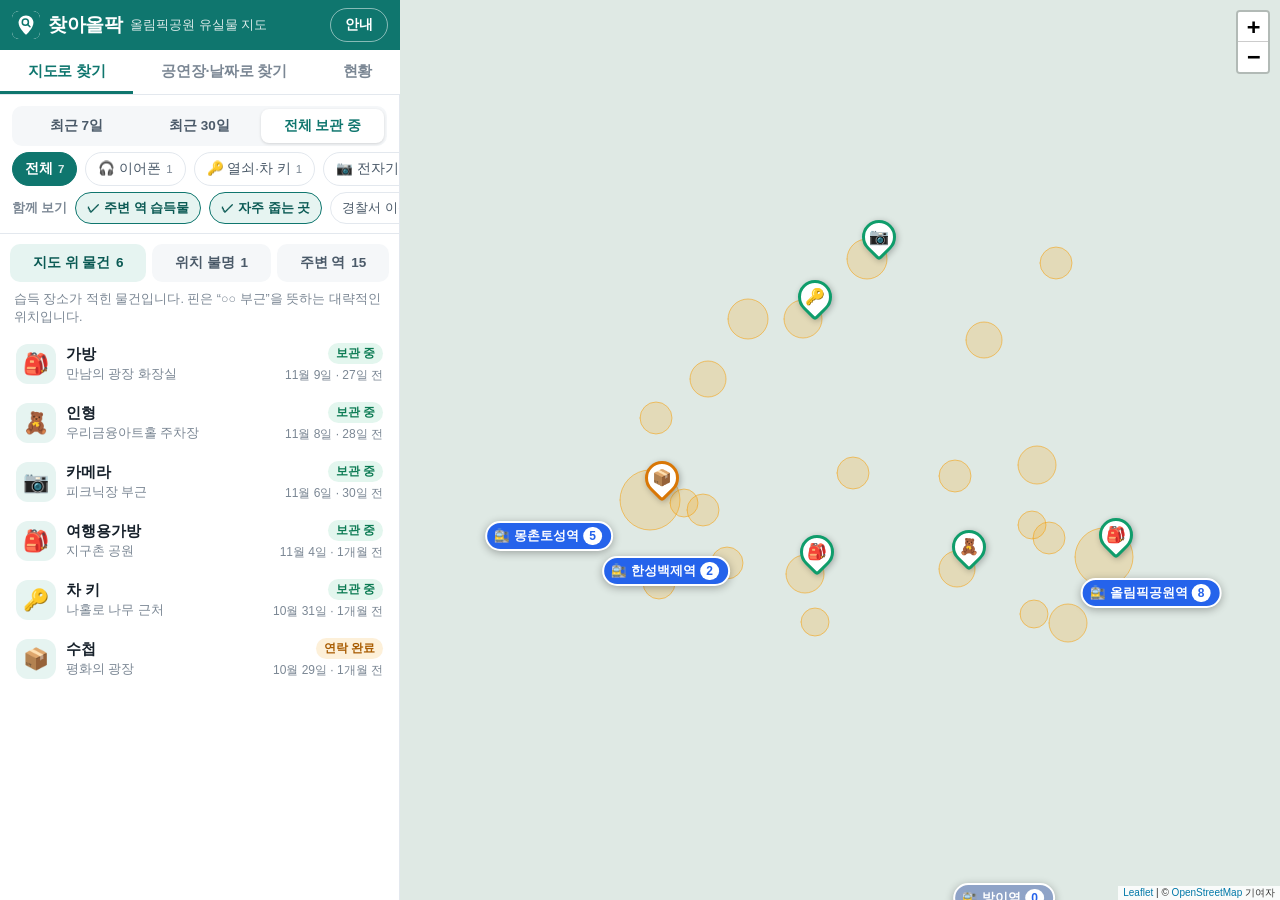
==== site/index.html @ 3357cd1e "Add files via upload" ====
<!doctype html>
<html lang="ko">
<head>
<meta charset="utf-8">
<meta name="viewport" content="width=device-width, initial-scale=1, viewport-fit=cover">
<title>찾아올팍 — 올림픽공원 유실물 지도</title>
<meta name="description" content="올림픽공원에서 습득된 유실물을 습득 장소 기준으로 지도에서 찾아보세요. 회원가입 없이 바로 확인할 수 있습니다.">
<meta name="theme-color" content="#0f766e">
<meta property="og:title" content="찾아올팍 — 올림픽공원 유실물 지도">
<meta property="og:description" content="올림픽공원에서 잃어버린 물건, 어디서 주웠는지 지도로 확인하세요.">
<link rel="icon" href="favicon.svg" type="image/svg+xml">
<link rel="stylesheet" href="lib/leaflet.css">
<link rel="stylesheet" href="lib/MarkerCluster.css">
<link rel="stylesheet" href="style.css">
</head>
<body>
<div id="app" class="app" data-mode="map" data-sheet="half">

  <header class="top">
    <a class="brand" href="./" aria-label="찾아올팍 처음 화면">
      <img src="favicon.svg" alt="" width="28" height="28">
      <span class="brand-name">찾아올팍</span>
      <span class="brand-sub">올림픽공원 유실물 지도</span>
    </a>
    <button class="icon-btn" id="btnInfo" type="button" aria-label="서비스 안내">안내</button>
  </header>

  <nav class="modes" role="tablist" aria-label="찾는 방법">
    <button role="tab" data-mode="map" aria-selected="true">지도로 찾기</button>
    <button role="tab" data-mode="venue" aria-selected="false">공연장·날짜로 찾기</button>
    <button role="tab" data-mode="stats" aria-selected="false">현황</button>
  </nav>

  <!-- 지도로 찾기: 필터 -->
  <section class="filters" id="filtersMap" aria-label="필터">
    <div class="row">
      <div class="seg" role="group" aria-label="습득 기간">
        <button type="button" data-period="7">최근 7일</button>
        <button type="button" data-period="30">최근 30일</button>
        <button type="button" data-period="all" class="on">전체 보관 중</button>
      </div>
    </div>
    <div class="row chips" id="catChips" role="group" aria-label="품목"></div>
    <div class="row chips toggles" role="group" aria-label="함께 보기">
      <span class="tg-label">함께 보기</span>
      <label class="chip tgc on"><input type="checkbox" id="tgStations" checked><span>주변 역 습득물</span></label>
      <label class="chip tgc"><input type="checkbox" id="tgHot" checked><span>자주 줍는 곳</span></label>
      <label class="chip tgc"><input type="checkbox" id="tgTransferred"><span>경찰서 이관</span></label>
      <label class="chip tgc"><input type="checkbox" id="tgReturned"><span>반환 완료</span></label>
    </div>
  </section>

  <!-- 공연장·날짜로 찾기: 조건 -->
  <section class="filters" id="filtersVenue" aria-label="공연장과 날짜" hidden>
    <p class="hint">공연장과 관람한 날짜를 고르면, 그날 이후 공연장 주변에서 습득된 물건만 보여 드립니다.</p>
    <div class="row chips" id="venueChips" role="group" aria-label="공연장"></div>
    <div class="row">
      <label class="date-field">관람한 날짜
        <input type="date" id="venueDate">
      </label>
      <div class="quick-dates" id="quickDates"></div>
    </div>
    <div class="row chips" id="showChips" hidden></div>
  </section>

  <div class="stage">
    <div id="map" class="map" aria-label="습득 장소 지도"></div>
    <div class="map-note" id="mapNote" hidden></div>

    <!-- 목록 시트 -->
    <section class="sheet" id="sheet" aria-label="습득물 목록">
      <button class="sheet-handle" id="sheetHandle" type="button" aria-label="목록 펼치기·접기"><span></span></button>
      <div class="sheet-tabs" role="tablist">
        <button role="tab" data-tab="located" aria-selected="true">지도 위 물건 <b id="cntLocated">0</b></button>
        <button role="tab" data-tab="unknown" aria-selected="false">위치 불명 <b id="cntUnknown">0</b></button>
        <button role="tab" data-tab="station" aria-selected="false">주변 역 <b id="cntStation">0</b></button>
      </div>
      <div class="sheet-desc" id="sheetDesc"></div>
      <ul class="list" id="list"></ul>
    </section>

    <!-- 현황 -->
    <section class="stats" id="stats" hidden aria-label="습득물 현황"></section>
  </div>
</div>

<dialog id="dlgItem" class="dlg" aria-label="물품 상세">
  <form method="dialog"><button class="dlg-close" aria-label="닫기">×</button></form>
  <div id="itemBody"></div>
</dialog>

<dialog id="dlgInfo" class="dlg" aria-label="서비스 안내">
  <form method="dialog"><button class="dlg-close" aria-label="닫기">×</button></form>
  <div id="infoBody"></div>
</dialog>

<noscript><p style="padding:16px">이 서비스는 자바스크립트를 켜야 볼 수 있습니다.</p></noscript>
<script src="lib/leaflet.js"></script>
<script src="lib/leaflet.markercluster.js"></script>
<script src="app.js"></script>
</body>
</html>
---- site/lib/leaflet.css ----
/* required styles */

.leaflet-pane,
.leaflet-tile,
.leaflet-marker-icon,
.leaflet-marker-shadow,
.leaflet-tile-container,
.leaflet-pane > svg,
.leaflet-pane > canvas,
.leaflet-zoom-box,
.leaflet-image-layer,
.leaflet-layer {
	position: absolute;
	left: 0;
	top: 0;
	}
.leaflet-container {
	overflow: hidden;
	}
.leaflet-tile,
.leaflet-marker-icon,
.leaflet-marker-shadow {
	-webkit-user-select: none;
	   -moz-user-select: none;
	        user-select: none;
	  -webkit-user-drag: none;
	}
/* Prevents IE11 from highlighting tiles in blue */
.leaflet-tile::selection {
	background: transparent;
}
/* Safari renders non-retina tile on retina better with this, but Chrome is worse */
.leaflet-safari .leaflet-tile {
	image-rendering: -webkit-optimize-contrast;
	}
/* hack that prevents hw layers "stretching" when loading new tiles */
.leaflet-safari .leaflet-tile-container {
	width: 1600px;
	height: 1600px;
	-webkit-transform-origin: 0 0;
	}
.leaflet-marker-icon,
.leaflet-marker-shadow {
	display: block;
	}
/* .leaflet-container svg: reset svg max-width decleration shipped in Joomla! (joomla.org) 3.x */
/* .leaflet-container img: map is broken in FF if you have max-width: 100% on tiles */
.leaflet-container .leaflet-overlay-pane svg {
	max-width: none !important;
	max-height: none !important;
	}
.leaflet-container .leaflet-marker-pane img,
.leaflet-container .leaflet-shadow-pane img,
.leaflet-container .leaflet-tile-pane img,
.leaflet-container img.leaflet-image-layer,
.leaflet-container .leaflet-tile {
	max-width: none !important;
	max-height: none !important;
	width: auto;
	padding: 0;
	}

.leaflet-container img.leaflet-tile {
	/* See: https://bugs.chromium.org/p/chromium/issues/detail?id=600120 */
	mix-blend-mode: plus-lighter;
}

.leaflet-container.leaflet-touch-zoom {
	-ms-touch-action: pan-x pan-y;
	touch-action: pan-x pan-y;
	}
.leaflet-container.leaflet-touch-drag {
	-ms-touch-action: pinch-zoom;
	/* Fallback for FF which doesn't support pinch-zoom */
	touch-action: none;
	touch-action: pinch-zoom;
}
.leaflet-container.leaflet-touch-drag.leaflet-touch-zoom {
	-ms-touch-action: none;
	touch-action: none;
}
.leaflet-container {
	-webkit-tap-highlight-color: transparent;
}
.leaflet-container a {
	-webkit-tap-highlight-color: rgba(51, 181, 229, 0.4);
}
.leaflet-tile {
	filter: inherit;
	visibility: hidden;
	}
.leaflet-tile-loaded {
	visibility: inherit;
	}
.leaflet-zoom-box {
	width: 0;
	height: 0;
	-moz-box-sizing: border-box;
	     box-sizing: border-box;
	z-index: 800;
	}
/* workaround for https://bugzilla.mozilla.org/show_bug.cgi?id=888319 */
.leaflet-overlay-pane svg {
	-moz-user-select: none;
	}

.leaflet-pane         { z-index: 400; }

.leaflet-tile-pane    { z-index: 200; }
.leaflet-overlay-pane { z-index: 400; }
.leaflet-shadow-pane  { z-index: 500; }
.leaflet-marker-pane  { z-index: 600; }
.leaflet-tooltip-pane   { z-index: 650; }
.leaflet-popup-pane   { z-index: 700; }

.leaflet-map-pane canvas { z-index: 100; }
.leaflet-map-pane svg    { z-index: 200; }

.leaflet-vml-shape {
	width: 1px;
	height: 1px;
	}
.lvml {
	behavior: url(#default#VML);
	display: inline-block;
	position: absolute;
	}


/* control positioning */

.leaflet-control {
	position: relative;
	z-index: 800;
	pointer-events: visiblePainted; /* IE 9-10 doesn't have auto */
	pointer-events: auto;
	}
.leaflet-top,
.leaflet-bottom {
	position: absolute;
	z-index: 1000;
	pointer-events: none;
	}
.leaflet-top {
	top: 0;
	}
.leaflet-right {
	right: 0;
	}
.leaflet-bottom {
	bottom: 0;
	}
.leaflet-left {
	left: 0;
	}
.leaflet-control {
	float: left;
	clear: both;
	}
.leaflet-right .leaflet-control {
	float: right;
	}
.leaflet-top .leaflet-control {
	margin-top: 10px;
	}
.leaflet-bottom .leaflet-control {
	margin-bottom: 10px;
	}
.leaflet-left .leaflet-control {
	margin-left: 10px;
	}
.leaflet-right .leaflet-control {
	margin-right: 10px;
	}


/* zoom and fade animations */

.leaflet-fade-anim .leaflet-popup {
	opacity: 0;
	-webkit-transition: opacity 0.2s linear;
	   -moz-transition: opacity 0.2s linear;
	        transition: opacity 0.2s linear;
	}
.leaflet-fade-anim .leaflet-map-pane .leaflet-popup {
	opacity: 1;
	}
.leaflet-zoom-animated {
	-webkit-transform-origin: 0 0;
	    -ms-transform-origin: 0 0;
	        transform-origin: 0 0;
	}
svg.leaflet-zoom-animated {
	will-change: transform;
}

.leaflet-zoom-anim .leaflet-zoom-animated {
	-webkit-transition: -webkit-transform 0.25s cubic-bezier(0,0,0.25,1);
	   -moz-transition:    -moz-transform 0.25s cubic-bezier(0,0,0.25,1);
	        transition:         transform 0.25s cubic-bezier(0,0,0.25,1);
	}
.leaflet-zoom-anim .leaflet-tile,
.leaflet-pan-anim .leaflet-tile {
	-webkit-transition: none;
	   -moz-transition: none;
	        transition: none;
	}

.leaflet-zoom-anim .leaflet-zoom-hide {
	visibility: hidden;
	}


/* cursors */

.leaflet-interactive {
	cursor: pointer;
	}
.leaflet-grab {
	cursor: -webkit-grab;
	cursor:    -moz-grab;
	cursor:         grab;
	}
.leaflet-crosshair,
.leaflet-crosshair .leaflet-interactive {
	cursor: crosshair;
	}
.leaflet-popup-pane,
.leaflet-control {
	cursor: auto;
	}
.leaflet-dragging .leaflet-grab,
.leaflet-dragging .leaflet-grab .leaflet-interactive,
.leaflet-dragging .leaflet-marker-draggable {
	cursor: move;
	cursor: -webkit-grabbing;
	cursor:    -moz-grabbing;
	cursor:         grabbing;
	}

/* marker & overlays interactivity */
.leaflet-marker-icon,
.leaflet-marker-shadow,
.leaflet-image-layer,
.leaflet-pane > svg path,
.leaflet-tile-container {
	pointer-events: none;
	}

.leaflet-marker-icon.leaflet-interactive,
.leaflet-image-layer.leaflet-interactive,
.leaflet-pane > svg path.leaflet-interactive,
svg.leaflet-image-layer.leaflet-interactive path {
	pointer-events: visiblePainted; /* IE 9-10 doesn't have auto */
	pointer-events: auto;
	}

/* visual tweaks */

.leaflet-container {
	background: #ddd;
	outline-offset: 1px;
	}
.leaflet-container a {
	color: #0078A8;
	}
.leaflet-zoom-box {
	border: 2px dotted #38f;
	background: rgba(255,255,255,0.5);
	}


/* general typography */
.leaflet-container {
	font-family: "Helvetica Neue", Arial, Helvetica, sans-serif;
	font-size: 12px;
	font-size: 0.75rem;
	line-height: 1.5;
	}


/* general toolbar styles */

.leaflet-bar {
	box-shadow: 0 1px 5px rgba(0,0,0,0.65);
	border-radius: 4px;
	}
.leaflet-bar a {
	background-color: #fff;
	border-bottom: 1px solid #ccc;
	width: 26px;
	height: 26px;
	line-height: 26px;
	display: block;
	text-align: center;
	text-decoration: none;
	color: black;
	}
.leaflet-bar a,
.leaflet-control-layers-toggle {
	background-position: 50% 50%;
	background-repeat: no-repeat;
	display: block;
	}
.leaflet-bar a:hover,
.leaflet-bar a:focus {
	background-color: #f4f4f4;
	}
.leaflet-bar a:first-child {
	border-top-left-radius: 4px;
	border-top-right-radius: 4px;
	}
.leaflet-bar a:last-child {
	border-bottom-left-radius: 4px;
	border-bottom-right-radius: 4px;
	border-bottom: none;
	}
.leaflet-bar a.leaflet-disabled {
	cursor: default;
	background-color: #f4f4f4;
	color: #bbb;
	}

.leaflet-touch .leaflet-bar a {
	width: 30px;
	height: 30px;
	line-height: 30px;
	}
.leaflet-touch .leaflet-bar a:first-child {
	border-top-left-radius: 2px;
	border-top-right-radius: 2px;
	}
.leaflet-touch .leaflet-bar a:last-child {
	border-bottom-left-radius: 2px;
	border-bottom-right-radius: 2px;
	}

/* zoom control */

.leaflet-control-zoom-in,
.leaflet-control-zoom-out {
	font: bold 18px 'Lucida Console', Monaco, monospace;
	text-indent: 1px;
	}

.leaflet-touch .leaflet-control-zoom-in, .leaflet-touch .leaflet-control-zoom-out  {
	font-size: 22px;
	}


/* layers control */

.leaflet-control-layers {
	box-shadow: 0 1px 5px rgba(0,0,0,0.4);
	background: #fff;
	border-radius: 5px;
	}
.leaflet-control-layers-toggle {
	background-image: url(images/layers.png);
	width: 36px;
	height: 36px;
	}
.leaflet-retina .leaflet-control-layers-toggle {
	background-image: url(images/layers-2x.png);
	background-size: 26px 26px;
	}
.leaflet-touch .leaflet-control-layers-toggle {
	width: 44px;
	height: 44px;
	}
.leaflet-control-layers .leaflet-control-layers-list,
.leaflet-control-layers-expanded .leaflet-control-layers-toggle {
	display: none;
	}
.leaflet-control-layers-expanded .leaflet-control-layers-list {
	display: block;
	position: relative;
	}
.leaflet-control-layers-expanded {
	padding: 6px 10px 6px 6px;
	color: #333;
	background: #fff;
	}
.leaflet-control-layers-scrollbar {
	overflow-y: scroll;
	overflow-x: hidden;
	padding-right: 5px;
	}
.leaflet-control-layers-selector {
	margin-top: 2px;
	position: relative;
	top: 1px;
	}
.leaflet-control-layers label {
	display: block;
	font-size: 13px;
	font-size: 1.08333em;
	}
.leaflet-control-layers-separator {
	height: 0;
	border-top: 1px solid #ddd;
	margin: 5px -10px 5px -6px;
	}

/* Default icon URLs */
.leaflet-default-icon-path { /* used only in path-guessing heuristic, see L.Icon.Default */
	background-image: url(images/marker-icon.png);
	}


/* attribution and scale controls */

.leaflet-container .leaflet-control-attribution {
	background: #fff;
	background: rgba(255, 255, 255, 0.8);
	margin: 0;
	}
.leaflet-control-attribution,
.leaflet-control-scale-line {
	padding: 0 5px;
	color: #333;
	line-height: 1.4;
	}
.leaflet-control-attribution a {
	text-decoration: none;
	}
.leaflet-control-attribution a:hover,
.leaflet-control-attribution a:focus {
	text-decoration: underline;
	}
.leaflet-attribution-flag {
	display: inline !important;
	vertical-align: baseline !important;
	width: 1em;
	height: 0.6669em;
	}
.leaflet-left .leaflet-control-scale {
	margin-left: 5px;
	}
.leaflet-bottom .leaflet-control-scale {
	margin-bottom: 5px;
	}
.leaflet-control-scale-line {
	border: 2px solid #777;
	border-top: none;
	line-height: 1.1;
	padding: 2px 5px 1px;
	white-space: nowrap;
	-moz-box-sizing: border-box;
	     box-sizing: border-box;
	background: rgba(255, 255, 255, 0.8);
	text-shadow: 1px 1px #fff;
	}
.leaflet-control-scale-line:not(:first-child) {
	border-top: 2px solid #777;
	border-bottom: none;
	margin-top: -2px;
	}
.leaflet-control-scale-line:not(:first-child):not(:last-child) {
	border-bottom: 2px solid #777;
	}

.leaflet-touch .leaflet-control-attribution,
.leaflet-touch .leaflet-control-layers,
.leaflet-touch .leaflet-bar {
	box-shadow: none;
	}
.leaflet-touch .leaflet-control-layers,
.leaflet-touch .leaflet-bar {
	border: 2px solid rgba(0,0,0,0.2);
	background-clip: padding-box;
	}


/* popup */

.leaflet-popup {
	position: absolute;
	text-align: center;
	margin-bottom: 20px;
	}
.leaflet-popup-content-wrapper {
	padding: 1px;
	text-align: left;
	border-radius: 12px;
	}
.leaflet-popup-content {
	margin: 13px 24px 13px 20px;
	line-height: 1.3;
	font-size: 13px;
	font-size: 1.08333em;
	min-height: 1px;
	}
.leaflet-popup-content p {
	margin: 17px 0;
	margin: 1.3em 0;
	}
.leaflet-popup-tip-container {
	width: 40px;
	height: 20px;
	position: absolute;
	left: 50%;
	margin-top: -1px;
	margin-left: -20px;
	overflow: hidden;
	pointer-events: none;
	}
.leaflet-popup-tip {
	width: 17px;
	height: 17px;
	padding: 1px;

	margin: -10px auto 0;
	pointer-events: auto;

	-webkit-transform: rotate(45deg);
	   -moz-transform: rotate(45deg);
	    -ms-transform: rotate(45deg);
	        transform: rotate(45deg);
	}
.leaflet-popup-content-wrapper,
.leaflet-popup-tip {
	background: white;
	color: #333;
	box-shadow: 0 3px 14px rgba(0,0,0,0.4);
	}
.leaflet-container a.leaflet-popup-close-button {
	position: absolute;
	top: 0;
	right: 0;
	border: none;
	text-align: center;
	width: 24px;
	height: 24px;
	font: 16px/24px Tahoma, Verdana, sans-serif;
	color: #757575;
	text-decoration: none;
	background: transparent;
	}
.leaflet-container a.leaflet-popup-close-button:hover,
.leaflet-container a.leaflet-popup-close-button:focus {
	color: #585858;
	}
.leaflet-popup-scrolled {
	overflow: auto;
	}

.leaflet-oldie .leaflet-popup-content-wrapper {
	-ms-zoom: 1;
	}
.leaflet-oldie .leaflet-popup-tip {
	width: 24px;
	margin: 0 auto;

	-ms-filter: "progid:DXImageTransform.Microsoft.Matrix(M11=0.70710678, M12=0.70710678, M21=-0.70710678, M22=0.70710678)";
	filter: progid:DXImageTransform.Microsoft.Matrix(M11=0.70710678, M12=0.70710678, M21=-0.70710678, M22=0.70710678);
	}

.leaflet-oldie .leaflet-control-zoom,
.leaflet-oldie .leaflet-control-layers,
.leaflet-oldie .leaflet-popup-content-wrapper,
.leaflet-oldie .leaflet-popup-tip {
	border: 1px solid #999;
	}


/* div icon */

.leaflet-div-icon {
	background: #fff;
	border: 1px solid #666;
	}


/* Tooltip */
/* Base styles for the element that has a tooltip */
.leaflet-tooltip {
	position: absolute;
	padding: 6px;
	background-color: #fff;
	border: 1px solid #fff;
	border-radius: 3px;
	color: #222;
	white-space: nowrap;
	-webkit-user-select: none;
	-moz-user-select: none;
	-ms-user-select: none;
	user-select: none;
	pointer-events: none;
	box-shadow: 0 1px 3px rgba(0,0,0,0.4);
	}
.leaflet-tooltip.leaflet-interactive {
	cursor: pointer;
	pointer-events: auto;
	}
.leaflet-tooltip-top:before,
.leaflet-tooltip-bottom:before,
.leaflet-tooltip-left:before,
.leaflet-tooltip-right:before {
	position: absolute;
	pointer-events: none;
	border: 6px solid transparent;
	background: transparent;
	content: "";
	}

/* Directions */

.leaflet-tooltip-bottom {
	margin-top: 6px;
}
.leaflet-tooltip-top {
	margin-top: -6px;
}
.leaflet-tooltip-bottom:before,
.leaflet-tooltip-top:before {
	left: 50%;
	margin-left: -6px;
	}
.leaflet-tooltip-top:before {
	bottom: 0;
	margin-bottom: -12px;
	border-top-color: #fff;
	}
.leaflet-tooltip-bottom:before {
	top: 0;
	margin-top: -12px;
	margin-left: -6px;
	border-bottom-color: #fff;
	}
.leaflet-tooltip-left {
	margin-left: -6px;
}
.leaflet-tooltip-right {
	margin-left: 6px;
}
.leaflet-tooltip-left:before,
.leaflet-tooltip-right:before {
	top: 50%;
	margin-top: -6px;
	}
.leaflet-tooltip-left:before {
	right: 0;
	margin-right: -12px;
	border-left-color: #fff;
	}
.leaflet-tooltip-right:before {
	left: 0;
	margin-left: -12px;
	border-right-color: #fff;
	}

/* Printing */

@media print {
	/* Prevent printers from removing background-images of controls. */
	.leaflet-control {
		-webkit-print-color-adjust: exact;
		print-color-adjust: exact;
		}
	}
---- site/lib/MarkerCluster.css ----
.leaflet-cluster-anim .leaflet-marker-icon, .leaflet-cluster-anim .leaflet-marker-shadow {
	-webkit-transition: -webkit-transform 0.3s ease-out, opacity 0.3s ease-in;
	-moz-transition: -moz-transform 0.3s ease-out, opacity 0.3s ease-in;
	-o-transition: -o-transform 0.3s ease-out, opacity 0.3s ease-in;
	transition: transform 0.3s ease-out, opacity 0.3s ease-in;
}

.leaflet-cluster-spider-leg {
	/* stroke-dashoffset (duration and function) should match with leaflet-marker-icon transform in order to track it exactly */
	-webkit-transition: -webkit-stroke-dashoffset 0.3s ease-out, -webkit-stroke-opacity 0.3s ease-in;
	-moz-transition: -moz-stroke-dashoffset 0.3s ease-out, -moz-stroke-opacity 0.3s ease-in;
	-o-transition: -o-stroke-dashoffset 0.3s ease-out, -o-stroke-opacity 0.3s ease-in;
	transition: stroke-dashoffset 0.3s ease-out, stroke-opacity 0.3s ease-in;
}
---- site/style.css ----
/* 찾아올팍 — 모바일 우선 */
:root {
  --brand: #0f766e;
  --brand-dark: #0b5a54;
  --brand-soft: #e6f4f1;
  --ink: #17212b;
  --ink-2: #4b5a69;
  --ink-3: #7b8794;
  --line: #e3e8ee;
  --bg: #f5f7f9;
  --card: #ffffff;
  --keep: #0f9d6b;
  --contacted: #d97706;
  --transferred: #64748b;
  --returned: #9aa7b4;
  --police: #2563eb;
  --danger: #c2410c;
  --radius: 14px;
  --shadow: 0 6px 24px rgba(15, 30, 45, .16);
  --safe-b: env(safe-area-inset-bottom, 0px);
}
* { box-sizing: border-box; }
html, body { height: 100%; margin: 0; }
body {
  font-family: -apple-system, BlinkMacSystemFont, "Apple SD Gothic Neo", "Pretendard", "Malgun Gothic", "Noto Sans KR", sans-serif;
  color: var(--ink); background: var(--bg);
  -webkit-text-size-adjust: 100%; word-break: keep-all; overflow: hidden;
}
button, input { font: inherit; color: inherit; }
button { cursor: pointer; }
[hidden] { display: none !important; }

.app { height: 100%; height: 100dvh; display: flex; flex-direction: column; }

/* ── 머리말 ── */
.top {
  display: flex; align-items: center; justify-content: space-between; gap: 8px;
  padding: 8px 12px; background: var(--brand); color: #fff; flex: none;
  padding-top: max(8px, env(safe-area-inset-top));
}
.brand { display: flex; align-items: center; gap: 8px; color: inherit; text-decoration: none; min-width: 0; }
.brand img { border-radius: 7px; background: #fff; flex: none; }
.brand-name { font-weight: 800; font-size: 19px; letter-spacing: -.02em; }
.brand-sub { font-size: 12.5px; opacity: .85; white-space: nowrap; overflow: hidden; text-overflow: ellipsis; }
.icon-btn {
  flex: none; border: 1px solid rgba(255,255,255,.5); background: transparent; color: #fff;
  border-radius: 999px; padding: 6px 14px; font-size: 13.5px; font-weight: 600; min-height: 34px;
}
.icon-btn:active { background: rgba(255,255,255,.15); }

/* ── 찾는 방법 탭 ── */
.modes { display: flex; background: var(--card); border-bottom: 1px solid var(--line); flex: none; }
.modes button {
  flex: 1 1 auto; border: 0; background: none; padding: 11px 8px 9px; font-size: 14.5px; font-weight: 600;
  color: var(--ink-3); border-bottom: 3px solid transparent; min-height: 44px; white-space: nowrap; letter-spacing: -.02em;
}
.modes button[aria-selected="true"] { color: var(--brand); border-bottom-color: var(--brand); }

/* ── 필터 ── */
.filters { background: var(--card); border-bottom: 1px solid var(--line); padding: 8px 0 6px; flex: none; }
.filters .row { display: flex; align-items: center; gap: 8px; padding: 3px 12px; }
.filters .hint { margin: 0 12px 4px; font-size: 13px; color: var(--ink-2); line-height: 1.45; }
.seg { display: flex; width: 100%; background: var(--bg); border-radius: 10px; padding: 3px; }
.seg button {
  flex: 1; border: 0; background: none; border-radius: 8px; padding: 7px 4px; font-size: 13.5px;
  font-weight: 600; color: var(--ink-2); min-height: 34px;
}
.seg button.on { background: var(--card); color: var(--brand); box-shadow: 0 1px 3px rgba(0,0,0,.14); }
.chips { overflow-x: auto; scrollbar-width: none; -webkit-overflow-scrolling: touch; padding-right: 12px; }
.chips::-webkit-scrollbar { display: none; }
.chip {
  flex: none; border: 1px solid var(--line); background: var(--card); border-radius: 999px;
  padding: 6px 12px; font-size: 13.5px; color: var(--ink-2); white-space: nowrap; min-height: 34px;
  display: inline-flex; align-items: center; gap: 5px;
}
.chip .n { font-size: 11.5px; color: var(--ink-3); }
.chip.on { background: var(--brand); border-color: var(--brand); color: #fff; font-weight: 600; }
.chip.on .n { color: rgba(255,255,255,.85); }
.tg-label { flex: none; font-size: 12.5px; font-weight: 700; color: var(--ink-3); }
.tg { display: inline-flex; align-items: center; gap: 6px; font-size: 13px; color: var(--ink-2); min-height: 30px; }
.tgc { position: relative; padding: 5px 11px; font-size: 13px; min-height: 32px; cursor: pointer; }
.tgc input { position: absolute; opacity: 0; width: 1px; height: 1px; }
.tgc.on { background: var(--brand-soft); border-color: var(--brand); color: var(--brand-dark); font-weight: 600; }
.tgc.on span::before { content: "✓ "; }
.tgc:focus-within { outline: 2px solid var(--brand); outline-offset: 1px; }
.date-field { display: flex; align-items: center; gap: 8px; font-size: 13px; color: var(--ink-2); font-weight: 600; flex: none; }
.date-field input {
  border: 1px solid var(--line); border-radius: 10px; padding: 7px 10px; font-size: 15px; background: var(--card);
  min-height: 38px; font-weight: 500;
}
.quick-dates { display: flex; gap: 6px; overflow-x: auto; scrollbar-width: none; }
.quick-dates .chip { padding: 5px 10px; font-size: 12.5px; min-height: 30px; }

/* ── 지도 + 시트 ── */
.stage { position: relative; flex: 1; min-height: 0; }
.map { position: absolute; inset: 0; background: #dfe9e4; z-index: 0; }
.map-note {
  position: absolute; left: 50%; top: 10px; transform: translateX(-50%); z-index: 500; max-width: calc(100% - 96px);
  background: rgba(23,33,43,.86); color: #fff; font-size: 12.5px; padding: 6px 12px; border-radius: 999px;
  text-align: center; pointer-events: none;
}
.sheet {
  position: absolute; left: 0; right: 0; bottom: 0; z-index: 600; background: var(--card);
  border-radius: 18px 18px 0 0; box-shadow: 0 -6px 24px rgba(15,30,45,.18);
  display: flex; flex-direction: column; height: 46%; max-height: calc(100% - 8px);
  transition: height .22s ease; padding-bottom: var(--safe-b);
}
.app[data-sheet="peek"] .sheet { height: 112px; }
.app[data-sheet="half"] .sheet { height: 44%; }
.app[data-sheet="full"] .sheet { height: calc(100% - 8px); }
.app[data-sheet="peek"] .list, .app[data-sheet="peek"] .sheet-desc { display: none; }
.sheet-handle { border: 0; background: none; padding: 8px 0 4px; width: 100%; flex: none; touch-action: none; }
.sheet-handle span { display: block; width: 42px; height: 5px; border-radius: 3px; background: #cfd6de; margin: 0 auto; }
.sheet-tabs { display: flex; gap: 6px; padding: 2px 10px 8px; flex: none; overflow-x: auto; scrollbar-width: none; }
.sheet-tabs button {
  flex: 1 0 auto; border: 0; background: var(--bg); border-radius: 10px; padding: 8px 10px; font-size: 13.5px;
  font-weight: 600; color: var(--ink-2); white-space: nowrap; min-height: 38px;
}
.sheet-tabs button b { font-weight: 800; margin-left: 2px; }
.sheet-tabs button[aria-selected="true"] { background: var(--brand-soft); color: var(--brand-dark); }
.sheet-desc { padding: 0 14px 8px; font-size: 12.5px; color: var(--ink-3); line-height: 1.45; flex: none; }
.sheet-desc a { color: var(--brand); }
.list { list-style: none; margin: 0; padding: 0 8px 12px; overflow-y: auto; flex: 1; min-height: 0; -webkit-overflow-scrolling: touch; }
.list li.grp { padding: 10px 8px 4px; font-size: 12px; font-weight: 700; color: var(--ink-3); }
.item {
  display: flex; align-items: center; gap: 10px; width: 100%; text-align: left; border: 0; background: none;
  padding: 9px 8px; border-radius: 12px; min-height: 56px;
}
.item:active, .item:hover { background: var(--bg); }
.item .ic {
  flex: none; width: 40px; height: 40px; border-radius: 12px; background: var(--brand-soft);
  display: grid; place-items: center; font-size: 21px; line-height: 1;
}
.item.police .ic { background: #e6eefc; }
.item .tx { min-width: 0; flex: 1; }
.item .t1 { display: block; font-size: 15px; font-weight: 600; white-space: nowrap; overflow: hidden; text-overflow: ellipsis; }
.item .t2 { display: block; font-size: 12.5px; color: var(--ink-3); margin-top: 2px; white-space: nowrap; overflow: hidden; text-overflow: ellipsis; }
.item .t1 small { font-weight: 500; color: var(--ink-3); }
.item .rt { flex: none; text-align: right; display: block; }
.item .ago { display: block; }
.item .ago { font-size: 12px; color: var(--ink-3); margin-top: 3px; }
.empty { padding: 26px 16px; text-align: center; color: var(--ink-3); font-size: 14px; line-height: 1.6; }

.badge {
  display: inline-block; font-size: 11.5px; font-weight: 700; padding: 3px 8px; border-radius: 999px; white-space: nowrap;
  background: #e3f6ee; color: #0a7a52;
}
.badge.contacted { background: #fdf0d9; color: #a85b00; }
.badge.transferred { background: #e9edf2; color: #475569; }
.badge.returned { background: #eef1f4; color: #7b8794; }
.badge.police { background: #e3ecfd; color: #1d4ed8; }
.badge.warn { background: #fde8dd; color: var(--danger); }

/* ── 지도 핀 ── */
.pin { background: none; border: 0; }
.pin i {
  display: grid; place-items: center; width: 34px; height: 34px; border-radius: 50% 50% 50% 4px; transform: rotate(-45deg);
  background: #fff; border: 3px solid var(--keep); box-shadow: 0 2px 6px rgba(0,0,0,.28); font-style: normal;
}
.pin i span { transform: rotate(45deg); font-size: 16px; line-height: 1; }
.pin.contacted i { border-color: var(--contacted); }
.pin.transferred i { border-color: var(--transferred); background: #f3f5f7; }
.pin.returned i { border-color: var(--returned); background: #f3f5f7; opacity: .8; }
.pin.sel i { border-width: 4px; width: 40px; height: 40px; box-shadow: 0 0 0 5px rgba(15,118,110,.25), 0 2px 8px rgba(0,0,0,.3); }
.cl { background: none; border: 0; }
.cl i {
  display: grid; place-items: center; width: 40px; height: 40px; border-radius: 50%; background: var(--keep); color: #fff;
  font-style: normal; font-weight: 800; font-size: 15px; border: 3px solid #fff; box-shadow: 0 2px 8px rgba(0,0,0,.3);
}
.cl.muted i { background: var(--transferred); }
.stn { background: none; border: 0; }
.stn i {
  display: flex; align-items: center; gap: 4px; height: 30px; padding: 0 9px 0 7px; border-radius: 999px; background: var(--police);
  color: #fff; font-style: normal; font-size: 12.5px; font-weight: 700; white-space: nowrap; border: 2px solid #fff;
  box-shadow: 0 2px 8px rgba(0,0,0,.3); width: max-content; transform: translate(-50%, -50%); position: absolute; left: 0; top: 0;
}
.stn i b { background: #fff; color: var(--police); border-radius: 999px; padding: 0 6px; font-size: 12px; line-height: 18px; }
.stn.none i { background: #8fa3c7; }
.map.z-far .stn i .nm { display: none; }      /* 멀리서 볼 때는 역 이름을 접는다 */
.map.z-mid .lbl { display: none; }            /* 가까이 볼 때만 지점 이름 표시 */
.hot { pointer-events: none; }
.vn { background: none; border: 0; }
.vn i {
  display: block; width: max-content; transform: translate(-50%, -50%); position: absolute; left: 0; top: 0;
  background: var(--ink); color: #fff; font-style: normal; font-size: 12.5px; font-weight: 700; padding: 5px 10px; border-radius: 8px;
  box-shadow: 0 2px 8px rgba(0,0,0,.3); white-space: nowrap;
}
.lbl { background: none; border: 0; }
.lbl i {
  display: block; width: max-content; transform: translate(-50%, 6px); position: absolute; left: 0; top: 0; font-style: normal;
  font-size: 11.5px; font-weight: 700; color: var(--ink); text-shadow: 0 0 3px #fff, 0 0 3px #fff, 0 0 3px #fff; white-space: nowrap;
}
.leaflet-container { font-family: inherit; }
.leaflet-control-attribution { font-size: 10px; }
.leaflet-bottom { transition: bottom .22s ease; }

/* ── 대화상자 ── */
.dlg {
  border: 0; padding: 0; border-radius: 18px 18px 0 0; width: 100%; max-width: 560px; margin: auto auto 0;
  max-height: 88dvh; box-shadow: var(--shadow); color: var(--ink); overflow: auto;
}
.dlg::backdrop { background: rgba(15, 25, 35, .45); }
.dlg-close {
  position: sticky; top: 8px; float: right; margin: 8px 8px 0 0; width: 40px; height: 40px; border-radius: 50%; border: 0;
  background: var(--bg); font-size: 22px; line-height: 1; color: var(--ink-2); z-index: 2;
}
.dlg-body { padding: 18px 18px calc(22px + var(--safe-b)); }
.dlg h2 { margin: 0 0 6px; font-size: 21px; letter-spacing: -.02em; display: flex; align-items: center; gap: 8px; padding-right: 44px; }
.dlg h2 .ic { font-size: 26px; }
.dlg h3 { margin: 20px 0 8px; font-size: 15px; }
.dlg p { margin: 6px 0; font-size: 14.5px; line-height: 1.6; color: var(--ink-2); }
.dlg .meta { display: flex; flex-wrap: wrap; gap: 6px; align-items: center; margin: 6px 0 12px; }
.kv { display: grid; grid-template-columns: 84px 1fr; gap: 8px 10px; font-size: 14.5px; margin: 12px 0; }
.kv dt { color: var(--ink-3); }
.kv dd { margin: 0; line-height: 1.5; }
.kv small { color: var(--ink-3); display: block; font-size: 12.5px; }
.box { background: var(--bg); border-radius: var(--radius); padding: 12px 14px; margin: 12px 0; font-size: 14px; line-height: 1.6; }
.box.go { background: var(--brand-soft); }
.box.warn { background: #fff3ea; }
.box b { color: var(--ink); }
.box ol, .box ul { margin: 6px 0 0; padding-left: 20px; }
.btn {
  display: flex; align-items: center; justify-content: center; gap: 8px; width: 100%; min-height: 48px; border-radius: 12px;
  border: 0; background: var(--brand); color: #fff; font-size: 16px; font-weight: 700; text-decoration: none; margin-top: 8px;
}
.btn.line { background: var(--card); color: var(--brand); border: 1.5px solid var(--brand); }
.btn.blue { background: var(--police); }
.src { font-size: 12px; color: var(--ink-3); margin-top: 14px; line-height: 1.5; }
.dlg a:not(.btn) { color: var(--brand); }
.tbl { width: 100%; border-collapse: collapse; font-size: 13px; margin: 8px 0; }
.tbl th, .tbl td { text-align: left; padding: 7px 6px; border-bottom: 1px solid var(--line); vertical-align: top; line-height: 1.45; }
.tbl th { color: var(--ink-3); font-weight: 600; white-space: nowrap; }
.dot { display: inline-block; width: 9px; height: 9px; border-radius: 50%; margin-right: 5px; }
.dot.ok { background: var(--keep); } .dot.bad { background: var(--danger); }
.legend { display: flex; flex-wrap: wrap; gap: 6px 12px; font-size: 13px; color: var(--ink-2); margin: 8px 0; }
.legend span::before { content: ""; display: inline-block; width: 10px; height: 10px; border-radius: 50%; margin-right: 5px; border: 2.5px solid var(--keep); vertical-align: -1px; }
.legend .contacted::before { border-color: var(--contacted); }
.legend .transferred::before { border-color: var(--transferred); }
.legend .returned::before { border-color: var(--returned); }
.legend .police::before { border-color: var(--police); background: var(--police); }
.legend .hotl::before { border-color: #f59e0b; background: rgba(245, 158, 11, .3); }

/* ── 현황 ── */
.stats { position: absolute; inset: 0; z-index: 700; background: var(--bg); overflow-y: auto; padding: 12px 12px calc(28px + var(--safe-b)); }
.stats .card { background: var(--card); border-radius: var(--radius); padding: 14px; margin-bottom: 12px; border: 1px solid var(--line); }
.stats h2 { font-size: 15.5px; margin: 0 0 4px; }
.stats .sub { font-size: 12.5px; color: var(--ink-3); margin: 0 0 10px; line-height: 1.5; }
.kpis { display: grid; grid-template-columns: repeat(2, 1fr); gap: 8px; margin-bottom: 12px; }
.kpi { background: var(--card); border: 1px solid var(--line); border-radius: var(--radius); padding: 12px; }
.kpi b { display: block; font-size: 24px; letter-spacing: -.02em; color: var(--brand-dark); }
.kpi span { font-size: 12.5px; color: var(--ink-3); }
.bar { display: grid; grid-template-columns: minmax(84px, 34%) 1fr 44px; align-items: center; gap: 8px; font-size: 13px; padding: 4px 0; }
.bar .nm { white-space: nowrap; overflow: hidden; text-overflow: ellipsis; }
.bar .tr { display: block; height: 14px; background: var(--bg); border-radius: 7px; overflow: hidden; }
.bar .fl { display: block; height: 100%; background: var(--brand); border-radius: 7px; min-width: 2px; }
.bar .fl.b2 { background: #f59e0b; } .bar .fl.b3 { background: var(--transferred); }
.bar .vl { text-align: right; font-variant-numeric: tabular-nums; color: var(--ink-2); font-weight: 600; }
.cols { display: flex; align-items: flex-end; gap: 3px; height: 120px; padding-top: 8px; }
.cols .c { flex: 1; background: var(--brand); border-radius: 3px 3px 0 0; min-height: 2px; position: relative; opacity: .85; }
.cols .c.hi { background: #f59e0b; opacity: 1; }
.cols-x { display: flex; justify-content: space-between; font-size: 11px; color: var(--ink-3); margin-top: 4px; }
.seg.small button { font-size: 12.5px; padding: 5px 4px; min-height: 30px; }

/* ── 넓은 화면: 왼쪽 패널 + 오른쪽 지도 ── */
@media (min-width: 900px) {
  .app { display: grid; grid-template-columns: 400px 1fr; grid-template-rows: auto auto auto 1fr; }
  /* 자리를 직접 지정해야 전체를 덮는 .stage 와 겹쳐 놓을 수 있다 */
  .top { grid-column: 1; grid-row: 1; }
  .modes { grid-column: 1; grid-row: 2; }
  .filters { grid-column: 1; grid-row: 3; }
  .stage { grid-column: 1 / -1; grid-row: 1 / -1; z-index: 0; min-height: 0; }
  .top, .modes, .filters { z-index: 2; position: relative; }
  .map { left: 400px; }
  .sheet, .app[data-sheet] .sheet {
    left: 0; right: auto; width: 400px; top: var(--panel-top, 250px); bottom: 0; height: auto; max-height: none;
    border-radius: 0; box-shadow: none; border-right: 1px solid var(--line);
  }
  .app[data-sheet="peek"] .list, .app[data-sheet="peek"] .sheet-desc { display: block; }
  .sheet-handle { display: none; }
  .sheet-tabs { padding-top: 10px; }
  .stats { left: 400px; }
  .map-note { left: calc(400px + (100% - 400px) / 2); }
  .dlg { border-radius: 18px; margin: auto; }
  .filters { border-right: 1px solid var(--line); }
}
@media (prefers-reduced-motion: reduce) { .sheet, .leaflet-bottom { transition: none; } }
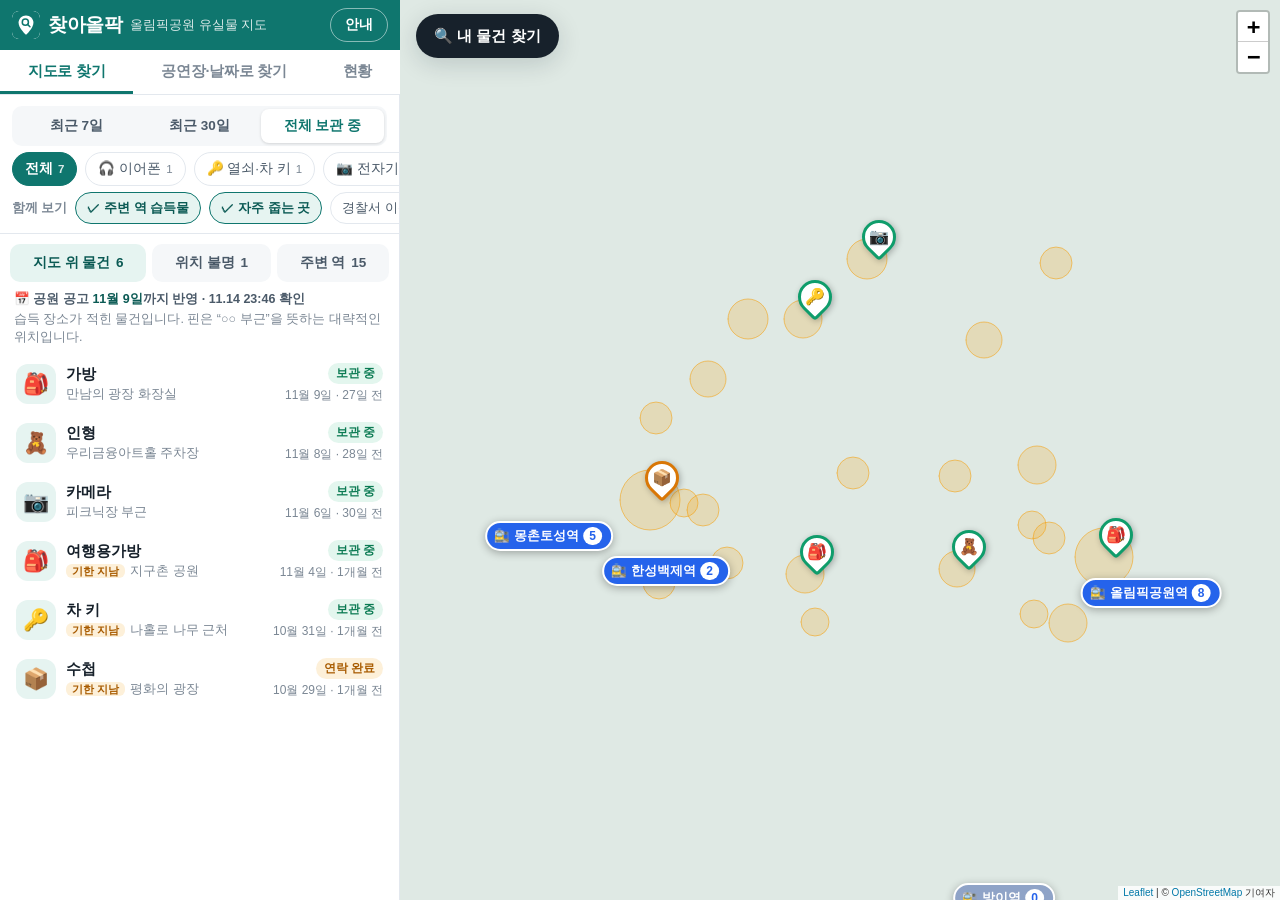
==== commit 6a18988a: "내 물건 찾기 도우미, 공유 링크·QR 포스터, 데이터 기준일 표시, 공연장별 비교 추가" ====
--- a/site/index.html
+++ b/site/index.html
@@ -11,7 +11,8 @@
 <link rel="icon" href="favicon.svg" type="image/svg+xml">
 <link rel="stylesheet" href="lib/leaflet.css">
 <link rel="stylesheet" href="lib/MarkerCluster.css">
-<link rel="stylesheet" href="style.css">
+<!-- app.js·style.css 를 고치면 ?v= 숫자를 올려서, 이용자 브라우저가 옛 파일을 쓰지 않게 한다 -->
+<link rel="stylesheet" href="style.css?v=2">
 </head>
 <body>
 <div id="app" class="app" data-mode="map" data-sheet="half">
@@ -66,6 +67,7 @@
   <div class="stage">
     <div id="map" class="map" aria-label="습득 장소 지도"></div>
     <div class="map-note" id="mapNote" hidden></div>
+    <button class="find-fab" id="btnFind" type="button">🔍 내 물건 찾기</button>
 
     <!-- 목록 시트 -->
     <section class="sheet" id="sheet" aria-label="습득물 목록">
@@ -89,6 +91,11 @@
   <div id="itemBody"></div>
 </dialog>
 
+<dialog id="dlgFind" class="dlg" aria-label="내 물건 찾기">
+  <form method="dialog"><button class="dlg-close" aria-label="닫기">×</button></form>
+  <div id="findBody"></div>
+</dialog>
+
 <dialog id="dlgInfo" class="dlg" aria-label="서비스 안내">
   <form method="dialog"><button class="dlg-close" aria-label="닫기">×</button></form>
   <div id="infoBody"></div>
@@ -97,6 +104,6 @@
 <noscript><p style="padding:16px">이 서비스는 자바스크립트를 켜야 볼 수 있습니다.</p></noscript>
 <script src="lib/leaflet.js"></script>
 <script src="lib/leaflet.markercluster.js"></script>
-<script src="app.js"></script>
+<script src="app.js?v=2"></script>
 </body>
 </html>
--- a/site/style.css
+++ b/site/style.css
@@ -95,7 +95,7 @@
 .stage { position: relative; flex: 1; min-height: 0; }
 .map { position: absolute; inset: 0; background: #dfe9e4; z-index: 0; }
 .map-note {
-  position: absolute; left: 50%; top: 10px; transform: translateX(-50%); z-index: 500; max-width: calc(100% - 96px);
+  position: absolute; left: 50%; top: 64px; transform: translateX(-50%); z-index: 500; max-width: calc(100% - 96px);
   background: rgba(23,33,43,.86); color: #fff; font-size: 12.5px; padding: 6px 12px; border-radius: 999px;
   text-align: center; pointer-events: none;
 }
@@ -120,6 +120,8 @@
 .sheet-tabs button[aria-selected="true"] { background: var(--brand-soft); color: var(--brand-dark); }
 .sheet-desc { padding: 0 14px 8px; font-size: 12.5px; color: var(--ink-3); line-height: 1.45; flex: none; }
 .sheet-desc a { color: var(--brand); }
+.sheet-desc .fresh { display: block; color: var(--ink-2); font-weight: 600; margin-bottom: 2px; }
+.sheet-desc .fresh b { color: var(--brand-dark); }
 .list { list-style: none; margin: 0; padding: 0 8px 12px; overflow-y: auto; flex: 1; min-height: 0; -webkit-overflow-scrolling: touch; }
 .list li.grp { padding: 10px 8px 4px; font-size: 12px; font-weight: 700; color: var(--ink-3); }
 .item {
@@ -255,11 +257,48 @@
 .bar .fl { display: block; height: 100%; background: var(--brand); border-radius: 7px; min-width: 2px; }
 .bar .fl.b2 { background: #f59e0b; } .bar .fl.b3 { background: var(--transferred); }
 .bar .vl { text-align: right; font-variant-numeric: tabular-nums; color: var(--ink-2); font-weight: 600; }
+.vs-head, .vs { display: grid; grid-template-columns: minmax(78px, 30%) 1fr 1fr; gap: 8px; align-items: center; font-size: 13px; }
+.vs-head { font-size: 11.5px; color: var(--ink-3); font-weight: 700; padding-bottom: 2px; }
+.vs { padding: 4px 0; }
+.vs .nm { white-space: nowrap; overflow: hidden; text-overflow: ellipsis; }
+.vs .tr { position: relative; display: block; height: 18px; background: var(--bg); border-radius: 7px; overflow: hidden; }
+.vs .fl { display: block; height: 100%; background: var(--brand); border-radius: 7px; min-width: 2px; opacity: .85; }
+.vs .fl.b2 { background: #f59e0b; }
+.vs .tr em { position: absolute; right: 6px; top: 0; line-height: 18px; font-style: normal; font-size: 11.5px; font-weight: 700; color: var(--ink); }
 .cols { display: flex; align-items: flex-end; gap: 3px; height: 120px; padding-top: 8px; }
 .cols .c { flex: 1; background: var(--brand); border-radius: 3px 3px 0 0; min-height: 2px; position: relative; opacity: .85; }
 .cols .c.hi { background: #f59e0b; opacity: 1; }
 .cols-x { display: flex; justify-content: space-between; font-size: 11px; color: var(--ink-3); margin-top: 4px; }
 .seg.small button { font-size: 12.5px; padding: 5px 4px; min-height: 30px; }
+
+.dlg .share-msg { font-size: 13px; color: var(--brand-dark); background: var(--brand-soft); border-radius: 10px;
+  padding: 8px 12px; margin: 8px 0 0; word-break: break-all; }
+
+/* ── 내 물건 찾기 ── */
+.find-fab {
+  position: absolute; left: 12px; top: 10px; z-index: 550; border: 0; border-radius: 999px; background: var(--ink);
+  color: #fff; font-size: 15px; font-weight: 700; padding: 10px 18px; min-height: 44px; box-shadow: var(--shadow);
+}
+.find-fab:active { transform: scale(.97); }
+.find-fab:focus-visible { outline: 3px solid var(--brand); outline-offset: 2px; }
+.app[data-mode="stats"] .find-fab { display: none; }
+.chips.wrap { display: flex; flex-wrap: wrap; gap: 6px; overflow: visible; padding: 0; margin: 4px 0 6px; }
+.inp {
+  width: 100%; border: 1px solid var(--line); border-radius: 10px; padding: 9px 12px; font-size: 16px;
+  background: var(--card); min-height: 44px; margin: 4px 0 6px; color: var(--ink);
+}
+.dlg h3 small { font-weight: 500; color: var(--ink-3); font-size: 12.5px; margin-left: 4px; }
+.dlg .find-q { color: var(--ink); font-weight: 600; margin-bottom: 4px; }
+.dlg .find-q small { display: block; font-weight: 400; color: var(--ink-3); font-size: 12.5px; }
+.find-sec { border-top: 1px solid var(--line); margin-top: 14px; }
+.find-sec h3 { margin-top: 14px; }
+.find-sec h3 b { color: var(--brand); margin-left: 4px; }
+.list.in-dlg { overflow: visible; padding: 0; flex: none; margin: 0 -8px; }
+.dlg .hint2 { font-size: 13px; color: var(--ink-3); margin: 4px 0; }
+.tag { font-style: normal; font-size: 11px; font-weight: 700; padding: 1px 6px; border-radius: 6px; margin-right: 5px;
+  background: var(--brand-soft); color: var(--brand-dark); }
+.tag.far { background: #eef1f4; color: #7b8794; }
+.tag.unk { background: #fdf0d9; color: #a85b00; }
 
 /* ── 넓은 화면: 왼쪽 패널 + 오른쪽 지도 ── */
 @media (min-width: 900px) {
@@ -279,6 +318,7 @@
   .sheet-handle { display: none; }
   .sheet-tabs { padding-top: 10px; }
   .stats { left: 400px; }
+  .find-fab { left: 416px; top: 14px; }
   .map-note { left: calc(400px + (100% - 400px) / 2); }
   .dlg { border-radius: 18px; margin: auto; }
   .filters { border-right: 1px solid var(--line); }
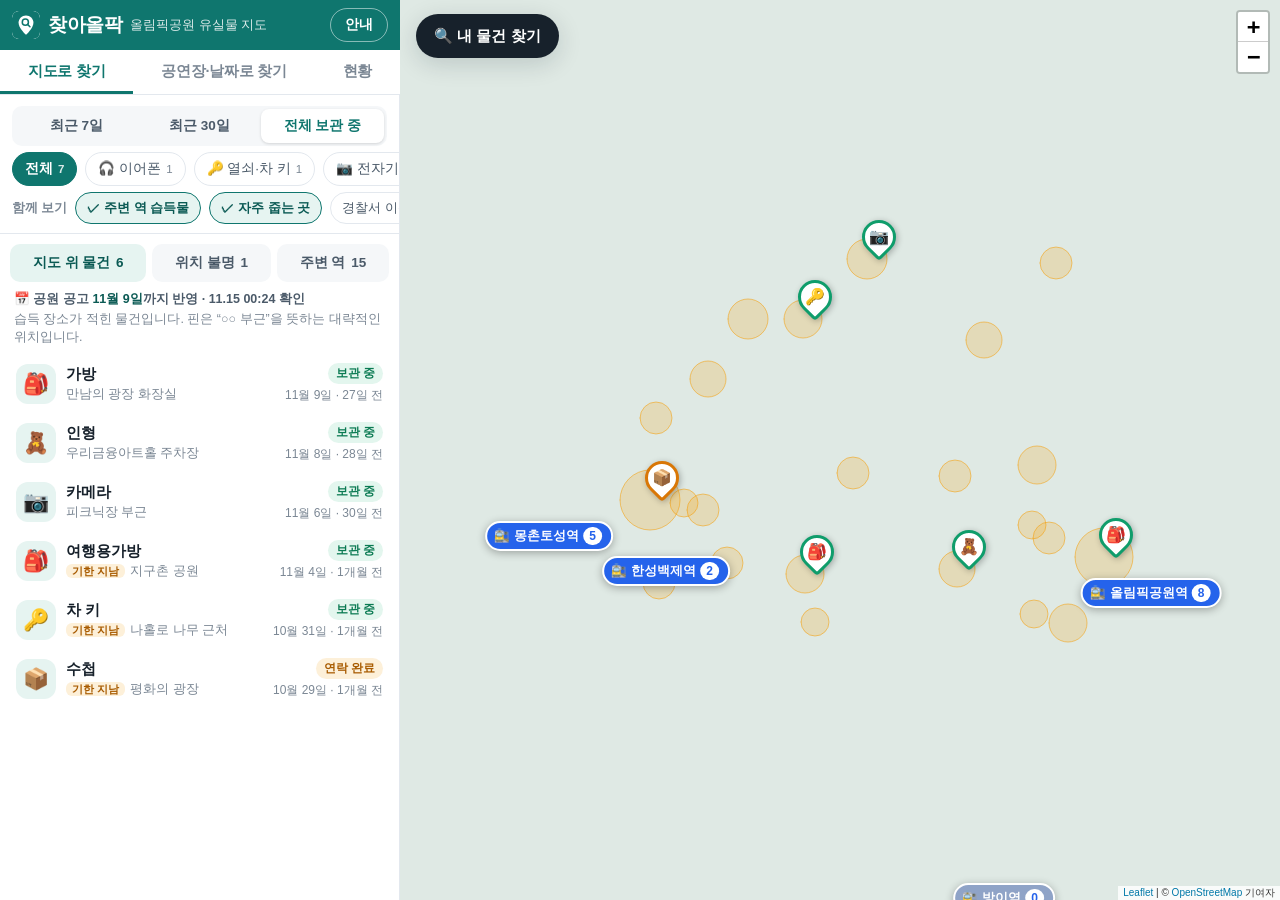
==== commit e58ef96e: "KOPIS 최근 공연: 공연상세로 공연장 확인, 출처 표시, 로그에서 키 가림" ====
--- a/site/index.html
+++ b/site/index.html
@@ -12,7 +12,7 @@
 <link rel="stylesheet" href="lib/leaflet.css">
 <link rel="stylesheet" href="lib/MarkerCluster.css">
 <!-- app.js·style.css 를 고치면 ?v= 숫자를 올려서, 이용자 브라우저가 옛 파일을 쓰지 않게 한다 -->
-<link rel="stylesheet" href="style.css?v=2">
+<link rel="stylesheet" href="style.css?v=3">
 </head>
 <body>
 <div id="app" class="app" data-mode="map" data-sheet="half">
@@ -104,6 +104,6 @@
 <noscript><p style="padding:16px">이 서비스는 자바스크립트를 켜야 볼 수 있습니다.</p></noscript>
 <script src="lib/leaflet.js"></script>
 <script src="lib/leaflet.markercluster.js"></script>
-<script src="app.js?v=2"></script>
+<script src="app.js?v=3"></script>
 </body>
 </html>
--- a/site/style.css
+++ b/site/style.css
@@ -90,6 +90,11 @@
 }
 .quick-dates { display: flex; gap: 6px; overflow-x: auto; scrollbar-width: none; }
 .quick-dates .chip { padding: 5px 10px; font-size: 12.5px; min-height: 30px; }
+#showChips .chip { font-size: 12.5px; padding: 5px 10px; min-height: 32px; }
+#showChips .chip .sv { font-weight: 700; color: var(--brand-dark); }
+#showChips .chip.on .sv { color: #fff; }
+.filters .kopis-src { font-size: 11px; color: var(--ink-3); margin: 2px 12px 0; }
+.filters .kopis-src a { color: inherit; }
 
 /* ── 지도 + 시트 ── */
 .stage { position: relative; flex: 1; min-height: 0; }
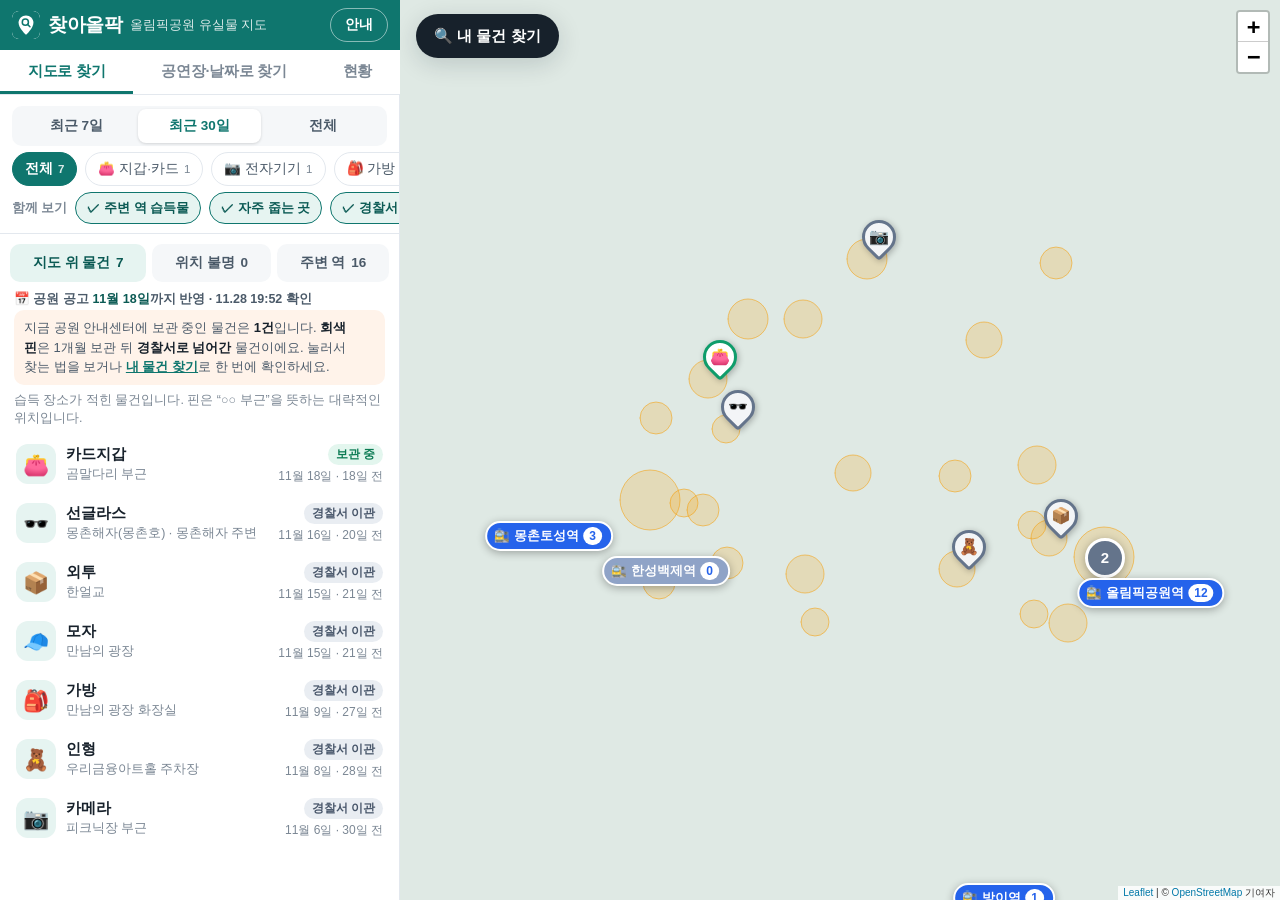
==== commit c1ca6441: "수집 안정화와 첫 화면 보완 - 유실물 수집: 응답 없는 페이지(504)는 건너뛰고 끝에 다시 시도(최대 3쪽) - 보관 중인 물건이 5건 미만이면 첫 화면에 최근 30일 습득물(" ====
--- a/site/index.html
+++ b/site/index.html
@@ -12,7 +12,7 @@
 <link rel="stylesheet" href="lib/leaflet.css">
 <link rel="stylesheet" href="lib/MarkerCluster.css">
 <!-- app.js·style.css 를 고치면 ?v= 숫자를 올려서, 이용자 브라우저가 옛 파일을 쓰지 않게 한다 -->
-<link rel="stylesheet" href="style.css?v=3">
+<link rel="stylesheet" href="style.css?v=4">
 </head>
 <body>
 <div id="app" class="app" data-mode="map" data-sheet="half">
@@ -38,7 +38,7 @@
       <div class="seg" role="group" aria-label="습득 기간">
         <button type="button" data-period="7">최근 7일</button>
         <button type="button" data-period="30">최근 30일</button>
-        <button type="button" data-period="all" class="on">전체 보관 중</button>
+        <button type="button" data-period="all" class="on">전체</button>
       </div>
     </div>
     <div class="row chips" id="catChips" role="group" aria-label="품목"></div>
@@ -104,6 +104,6 @@
 <noscript><p style="padding:16px">이 서비스는 자바스크립트를 켜야 볼 수 있습니다.</p></noscript>
 <script src="lib/leaflet.js"></script>
 <script src="lib/leaflet.markercluster.js"></script>
-<script src="app.js?v=3"></script>
+<script src="app.js?v=4"></script>
 </body>
 </html>
--- a/site/style.css
+++ b/site/style.css
@@ -127,6 +127,12 @@
 .sheet-desc a { color: var(--brand); }
 .sheet-desc .fresh { display: block; color: var(--ink-2); font-weight: 600; margin-bottom: 2px; }
 .sheet-desc .fresh b { color: var(--brand-dark); }
+.sheet-desc .quiet {
+  display: block; background: #fff3ea; color: var(--ink-2); border-radius: 10px; padding: 8px 10px; margin-bottom: 6px;
+  font-size: 13px; line-height: 1.5;
+}
+.sheet-desc .quiet b { color: var(--ink); }
+.sheet-desc .quiet a { color: var(--brand); font-weight: 700; }
 .list { list-style: none; margin: 0; padding: 0 8px 12px; overflow-y: auto; flex: 1; min-height: 0; -webkit-overflow-scrolling: touch; }
 .list li.grp { padding: 10px 8px 4px; font-size: 12px; font-weight: 700; color: var(--ink-3); }
 .item {
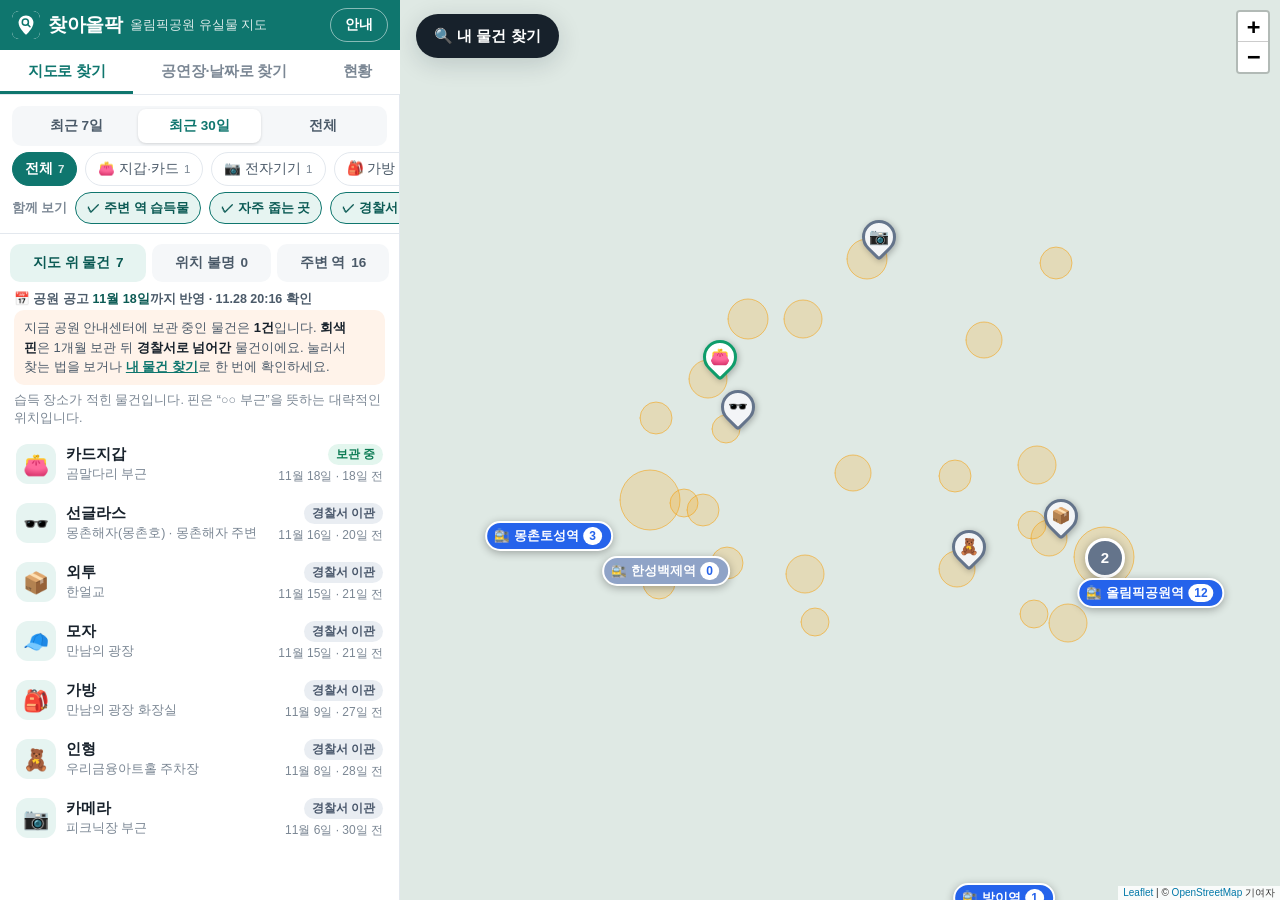
==== commit dafcab0c: "심사 지적 보완: 현황 집계 정정, 이관 안내, 공연 첫날 버그, 라이선스 - 현황: 반환 완료와 주인과 연락 완료를 나눠 표시, 공연장 주변은 가장 가까운 공연장 한 곳에만 집계" ====
--- a/site/index.html
+++ b/site/index.html
@@ -12,7 +12,7 @@
 <link rel="stylesheet" href="lib/leaflet.css">
 <link rel="stylesheet" href="lib/MarkerCluster.css">
 <!-- app.js·style.css 를 고치면 ?v= 숫자를 올려서, 이용자 브라우저가 옛 파일을 쓰지 않게 한다 -->
-<link rel="stylesheet" href="style.css?v=4">
+<link rel="stylesheet" href="style.css?v=5">
 </head>
 <body>
 <div id="app" class="app" data-mode="map" data-sheet="half">
@@ -104,6 +104,6 @@
 <noscript><p style="padding:16px">이 서비스는 자바스크립트를 켜야 볼 수 있습니다.</p></noscript>
 <script src="lib/leaflet.js"></script>
 <script src="lib/leaflet.markercluster.js"></script>
-<script src="app.js?v=4"></script>
+<script src="app.js?v=5"></script>
 </body>
 </html>
